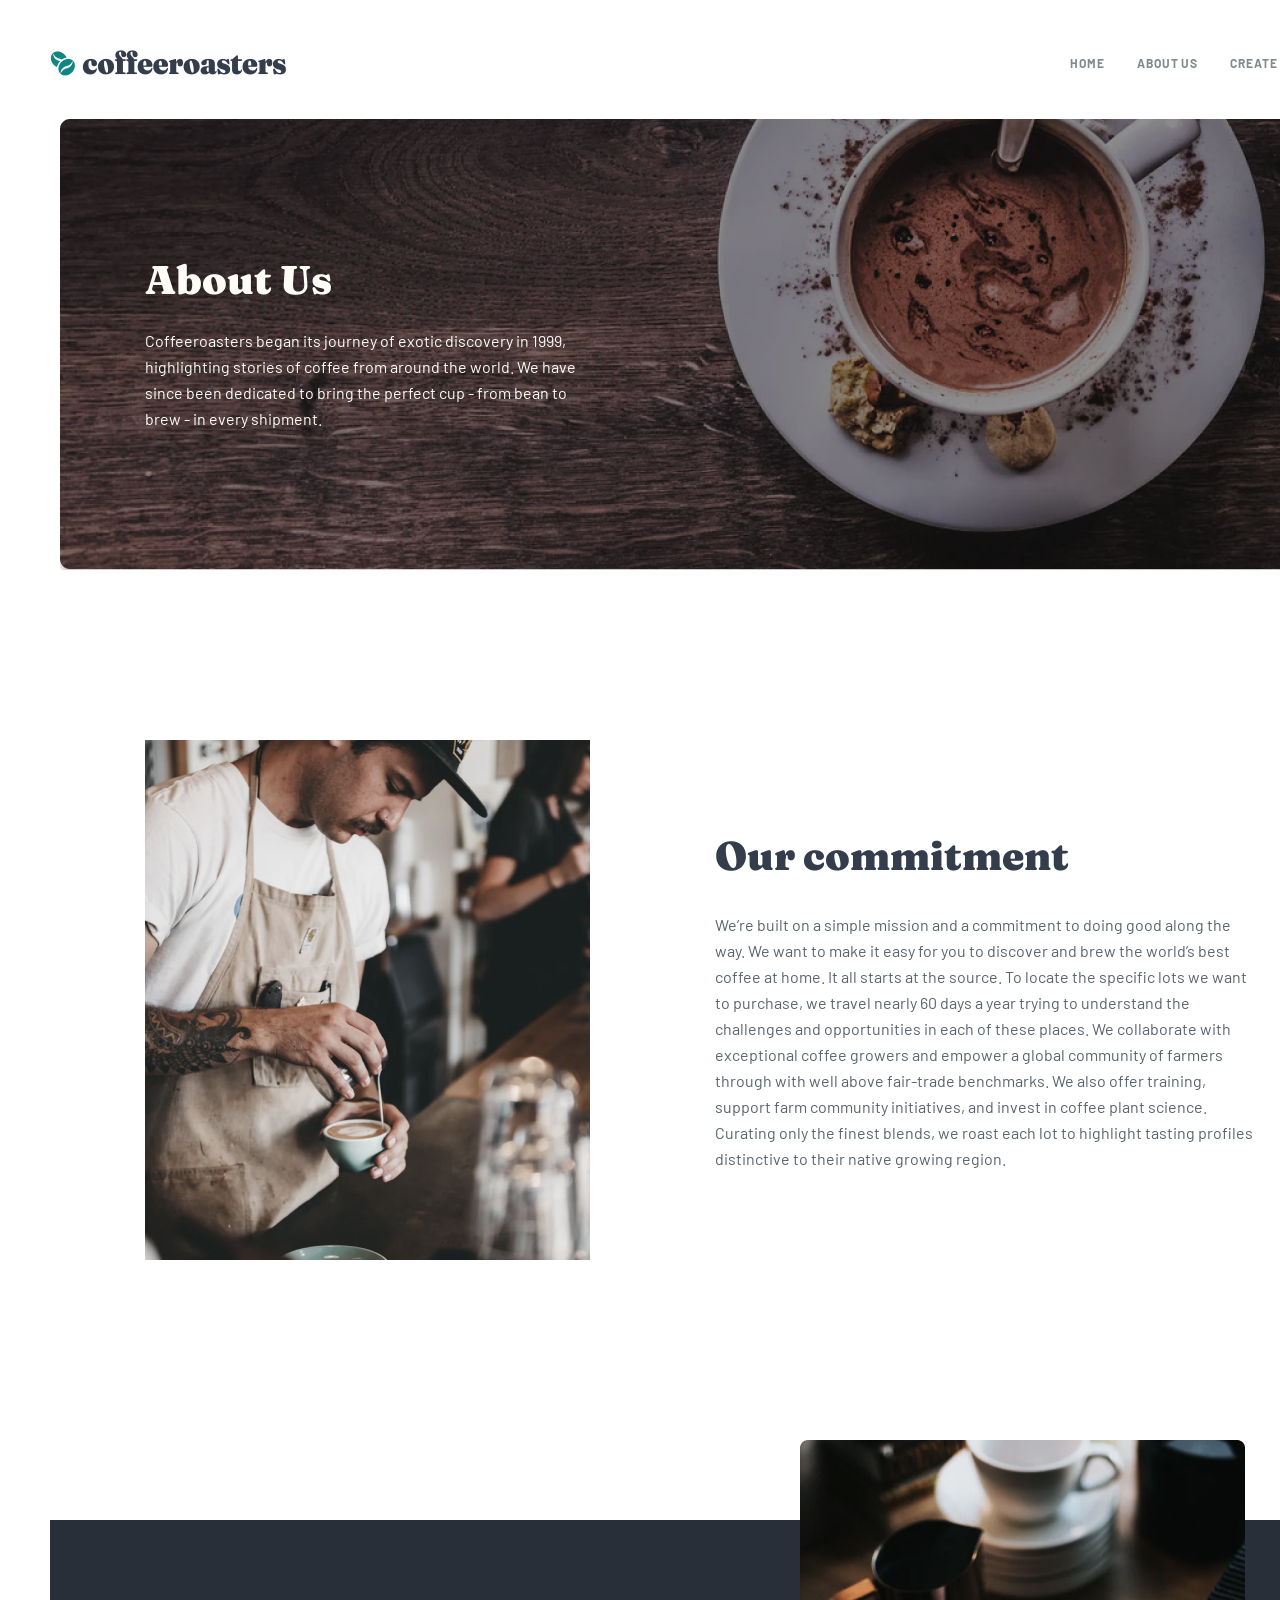
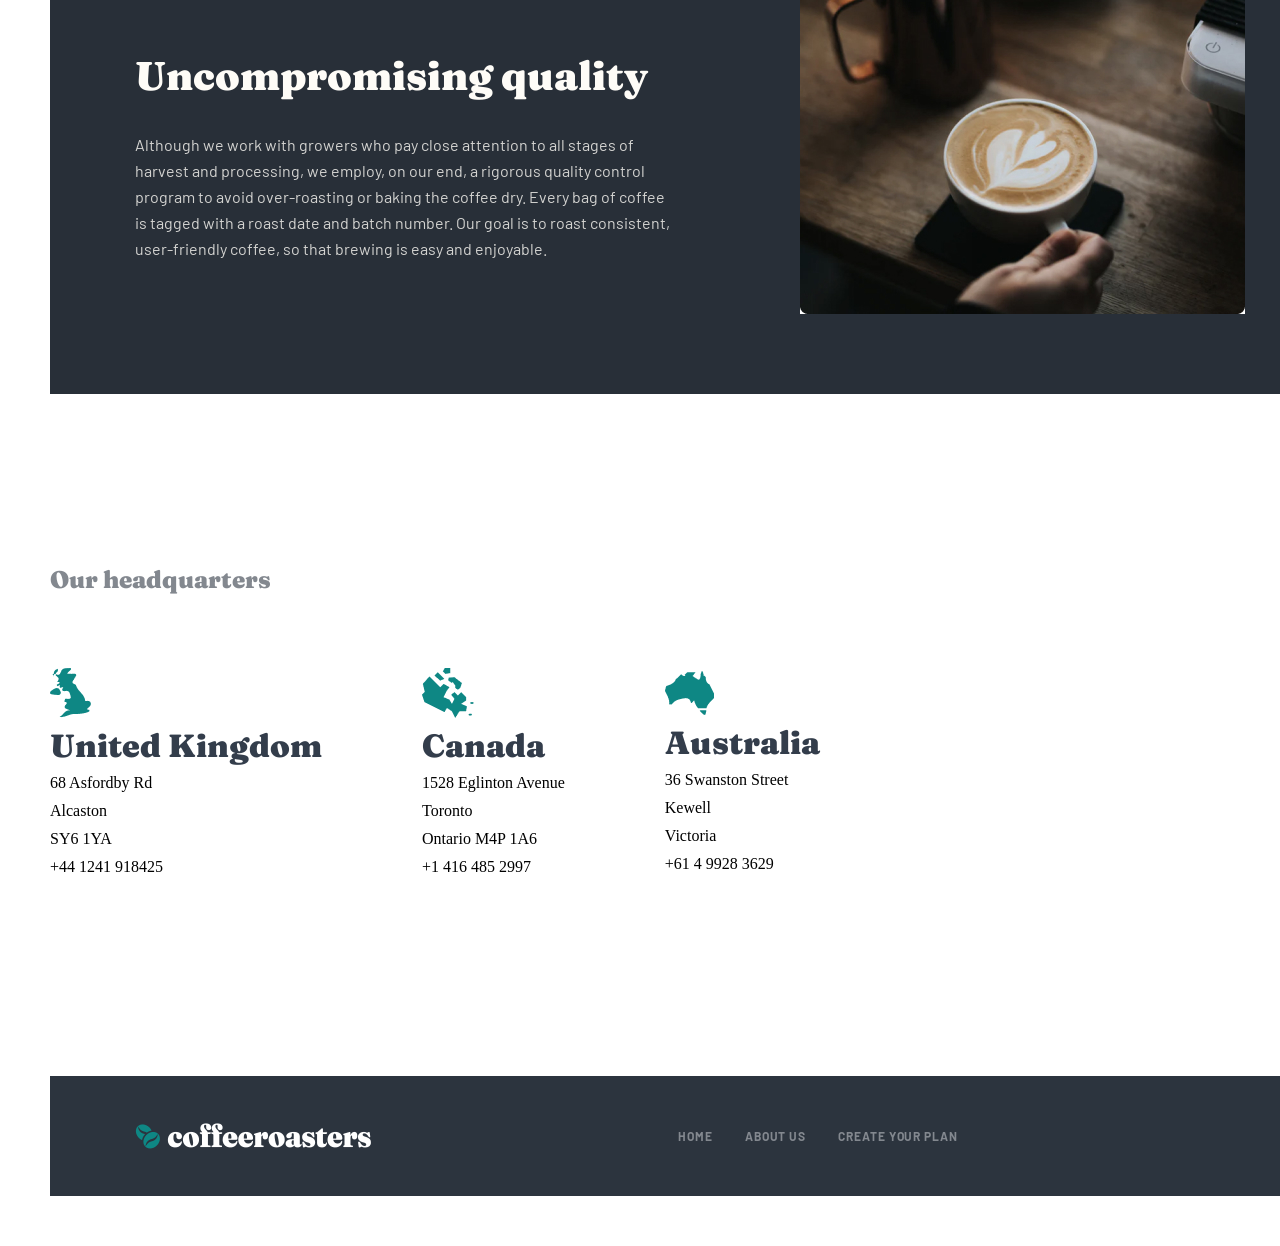
==== pages/about.html @ f350253c "coffee toliq tugadi" ====
<!doctype html>
<html lang="en">
  <head>
    <meta charset="UTF-8" />
    <meta name="viewport" content="width=device-width, initial-scale=1.0" />
    <title>Coffee</title>
    <link rel="stylesheet" href="../css/fonts.css" />
    <link rel="stylesheet" href="../css/style.css" />
  </head>
  <body>
    <div class="wrapper">
      <div class="navbar">
        <img src="../img/Group 5.png" alt="" class="navbar_img" />
        <ul class="navbar_links">
          <li><a href="../index.html" class="navbar_link">HOME</a></li>
          <li><a href="#" class="navbar_link">ABOUT US</a></li>
          <li><a href="../pages/plan.html" class="navbar_link">Create your plan</a></li>
        </ul>
      </div>
      <div class="about_header">
        <h2 class="about_header_title">About Us</h2>
        <p class="about_header_text">
          Coffeeroasters began its journey of exotic discovery in 1999,
          highlighting stories of coffee from around the world. We have since
          been dedicated to bring the perfect cup - from bean to brew - in every
          shipment.
        </p>
      </div>
      <div class="our">
        <div class="our_left">
          <img src="../about_img/Bitmap.png" alt="" />
        </div>
        <div class="our_right">
          <h2 class="our_title">Our commitment</h2>
          <p class="our_text">
            We’re built on a simple mission and a commitment to doing good along
            the way. We want to make it easy for you to discover and brew the
            world’s best coffee at home. It all starts at the source. To locate
            the specific lots we want to purchase, we travel nearly 60 days a
            year trying to understand the challenges and opportunities in each
            of these places. We collaborate with exceptional coffee growers and
            empower a global community of farmers through with well above
            fair-trade benchmarks. We also offer training, support farm
            community initiatives, and invest in coffee plant science. Curating
            only the finest blends, we roast each lot to highlight tasting
            profiles distinctive to their native growing region.
          </p>
        </div>
      </div>
      <div class="quality">
        <div class="quality_left">
          <h2 class="quality_title">Uncompromising quality</h2>
          <p class="quality_text">
            Although we work with growers who pay close attention to all stages
            of harvest and processing, we employ, on our end, a rigorous quality
            control program to avoid over-roasting or baking the coffee dry.
            Every bag of coffee is tagged with a roast date and batch number.
            Our goal is to roast consistent, user-friendly coffee, so that
            brewing is easy and enjoyable.
          </p>
        </div>
        <div class="quality_right">
            <img src="../about_img/bit.jpg" alt="" class="quality_img">
        </div>
      </div>
      <div class="country">
        <p class="head">Our headquarters</p>
        <div class="country_div">
            <div class="country_card">
                <img src="../about_img/Combined Shape (3).png" alt="">
                <h2 class="country_title">United Kingdom</h2>
                <p class="country_text">68  Asfordby Rd</p>
                <p class="country_text">Alcaston</p>
                <p class="country_text">SY6 1YA</p>
                <p class="country_text">+44 1241 918425</p>
            </div>
            <div class="country_card">
                <img src="../about_img/Combined Shape (4).png" alt="">
                <h2 class="country_title">Canada</h2>
                <p class="country_text">1528  Eglinton Avenue</p>
                <p class="country_text">Toronto</p>
                <p class="country_text">Ontario M4P 1A6</p>
                <p class="country_text">+1 416 485 2997</p>
            </div>
            <div class="country_card">
                <img src="../about_img/Combined Shape (5).png" alt="">
                <h2 class="country_title">Australia</h2>
                <p class="country_text">36 Swanston Street</p>
                <p class="country_text">Kewell</p>
                <p class="country_text">Victoria</p>
                <p class="country_text">+61 4 9928 3629</p>
            </div>
        </div>
      </div>
      <div class="footer">
        <img src="../img/Group 5 (1).png" alt="" class="footer_img">
        <div class="footer_div">
          <a class="footer_text">HOME</a>
          <a class="footer_text">ABOUT US</a>
          <a class="footer_text">Create your plan</a>
        </div> 
        <img src="./img/Group 20.png" alt="">
      </div>
    </div>
  </body>
</html>
---- css/fonts.css ----
/* fraunces-regular - latin */
@font-face {
  font-display: swap; /* Check https://developer.mozilla.org/en-US/docs/Web/CSS/@font-face/font-display for other options. */
  font-family: 'Fraunces';
  font-style: normal;
  font-weight: 400;
  src: url('../fonts/fraunces-v38-latin-regular.woff2') format('woff2'); /* Chrome 36+, Opera 23+, Firefox 39+, Safari 12+, iOS 10+ */
}
/* fraunces-500 - latin */
@font-face {
  font-display: swap; /* Check https://developer.mozilla.org/en-US/docs/Web/CSS/@font-face/font-display for other options. */
  font-family: 'Fraunces';
  font-style: normal;
  font-weight: 500;
  src: url('../fonts/fraunces-v38-latin-500.woff2') format('woff2'); /* Chrome 36+, Opera 23+, Firefox 39+, Safari 12+, iOS 10+ */
}
/* fraunces-600 - latin */
@font-face {
  font-display: swap; /* Check https://developer.mozilla.org/en-US/docs/Web/CSS/@font-face/font-display for other options. */
  font-family: 'Fraunces';
  font-style: normal;
  font-weight: 600;
  src: url('../fonts/fraunces-v38-latin-600.woff2') format('woff2'); /* Chrome 36+, Opera 23+, Firefox 39+, Safari 12+, iOS 10+ */
}
/* fraunces-700 - latin */
@font-face {
  font-display: swap; /* Check https://developer.mozilla.org/en-US/docs/Web/CSS/@font-face/font-display for other options. */
  font-family: 'Fraunces';
  font-style: normal;
  font-weight: 700;
  src: url('../fonts/fraunces-v38-latin-700.woff2') format('woff2'); /* Chrome 36+, Opera 23+, Firefox 39+, Safari 12+, iOS 10+ */
}
/* fraunces-800 - latin */
@font-face {
  font-display: swap; /* Check https://developer.mozilla.org/en-US/docs/Web/CSS/@font-face/font-display for other options. */
  font-family: 'Fraunces';
  font-style: normal;
  font-weight: 800;
  src: url('../fonts/fraunces-v38-latin-800.woff2') format('woff2'); /* Chrome 36+, Opera 23+, Firefox 39+, Safari 12+, iOS 10+ */
}
/* fraunces-900 - latin */
@font-face {
  font-display: swap; /* Check https://developer.mozilla.org/en-US/docs/Web/CSS/@font-face/font-display for other options. */
  font-family: 'Fraunces';
  font-style: normal;
  font-weight: 900;
  src: url('../fonts/fraunces-v38-latin-900.woff2') format('woff2'); /* Chrome 36+, Opera 23+, Firefox 39+, Safari 12+, iOS 10+ */
}
/* barlow-regular - latin */
@font-face {
  font-display: swap; /* Check https://developer.mozilla.org/en-US/docs/Web/CSS/@font-face/font-display for other options. */
  font-family: 'Barlow';
  font-style: normal;
  font-weight: 400;
  src: url('../fonts/barlow-v13-latin-regular.woff2') format('woff2'); /* Chrome 36+, Opera 23+, Firefox 39+, Safari 12+, iOS 10+ */
}
/* barlow-500 - latin */
@font-face {
  font-display: swap; /* Check https://developer.mozilla.org/en-US/docs/Web/CSS/@font-face/font-display for other options. */
  font-family: 'Barlow';
  font-style: normal;
  font-weight: 500;
  src: url('../fonts/barlow-v13-latin-500.woff2') format('woff2'); /* Chrome 36+, Opera 23+, Firefox 39+, Safari 12+, iOS 10+ */
}
/* barlow-600 - latin */
@font-face {
  font-display: swap; /* Check https://developer.mozilla.org/en-US/docs/Web/CSS/@font-face/font-display for other options. */
  font-family: 'Barlow';
  font-style: normal;
  font-weight: 600;
  src: url('../fonts/barlow-v13-latin-600.woff2') format('woff2'); /* Chrome 36+, Opera 23+, Firefox 39+, Safari 12+, iOS 10+ */
}
/* barlow-700 - latin */
@font-face {
  font-display: swap; /* Check https://developer.mozilla.org/en-US/docs/Web/CSS/@font-face/font-display for other options. */
  font-family: 'Barlow';
  font-style: normal;
  font-weight: 700;
  src: url('../fonts/barlow-v13-latin-700.woff2') format('woff2'); /* Chrome 36+, Opera 23+, Firefox 39+, Safari 12+, iOS 10+ */
}
/* barlow-800 - latin */
@font-face {
  font-display: swap; /* Check https://developer.mozilla.org/en-US/docs/Web/CSS/@font-face/font-display for other options. */
  font-family: 'Barlow';
  font-style: normal;
  font-weight: 800;
  src: url('../fonts/barlow-v13-latin-800.woff2') format('woff2'); /* Chrome 36+, Opera 23+, Firefox 39+, Safari 12+, iOS 10+ */
}
/* barlow-900 - latin */
@font-face {
  font-display: swap; /* Check https://developer.mozilla.org/en-US/docs/Web/CSS/@font-face/font-display for other options. */
  font-family: 'Barlow';
  font-style: normal;
  font-weight: 900;
  src: url('../fonts/barlow-v13-latin-900.woff2') format('woff2'); /* Chrome 36+, Opera 23+, Firefox 39+, Safari 12+, iOS 10+ */
}
---- css/style.css ----
* {
  padding: 0;
  margin: 0;
  box-sizing: border-box;
}

a {
  text-decoration: none;
}

li {
  list-style: none;
}

.wrapper {
  width: 1400px;
  margin: auto;
  padding: 50px 50px;
  background-color: white;
}

.navbar {
  display: flex;
  align-items: center;
  justify-content: space-between;
}

.navbar_div {
  display: flex;
  align-items: center;
  justify-content: center;
}

.navbar_links {
  display: flex;
  align-items: center;
  justify-content: center;
  gap: 32px;
}

.navbar_link {
  font-family: "Barlow";
  font-style: normal;
  font-weight: 700;
  font-size: 12px;
  line-height: 15px;
  letter-spacing: 0.923077px;
  text-transform: uppercase;
  color: #83888F;
}

.navbar_link:hover {
  font-family: "Barlow";
  font-style: normal;
  font-weight: 700;
  font-size: 12px;
  line-height: 15px;
  letter-spacing: 0.923077px;
  text-transform: uppercase;
  color: #333D4B;
  transition: all 0.1s;
}

.navbar_img {
  width: 236px;
  height: 26px;
}

.header {
  background-image: url(../img/Bitmap.png);
  background-size: cover;
  height: 600px;
  display: flex;
  align-items: start;
  justify-content: start;
  flex-direction: column;
  gap: 32px;
  padding: 117px 85px;
  border-radius: 20px;
  margin-top: 43px;
}

.header_title {
  width: 493px;
  font-family: "Fraunces";
  font-style: normal;
  font-weight: 900;
  font-size: 72px;
  line-height: 72px;
  color: #fefcf7;
}

.header_text {
  width: 445px;
  font-family: "Barlow";
  font-style: normal;
  font-weight: 400;
  font-size: 16px;
  line-height: 26px;
  color: #FEFCF7;
  mix-blend-mode: normal;
  opacity: 0.8;
}

.header_btn {
  width: 217px;
  height: 56px;
  background: #66d2cf;
  border-radius: 6px;
  font-family: "Fraunces";
  font-style: normal;
  font-weight: 900;
  font-size: 18px;
  line-height: 25px;
  text-align: center;
  color: #fefcf7;
  border: none;
}
.header_btn_btn:hover {
  color: #0aa49f;
  transition: all 0.2s;
}
.header_btn {
  margin-top: 24px;
}

.collect {
  display: flex;
  align-items: center;
  justify-content: center;
  gap: 30px;
  margin: 130px 0;
}

.collect_div {
  display: flex;
  align-items: center;
  justify-content: center;
  flex-direction: column;
  gap: 30px;
}

.collect_title {
  font-family: "Fraunces";
  font-style: normal;
  font-weight: 900;
  font-size: 24px;
  line-height: 32px;
  text-align: center;
  color: #333d4b;
}

.collect_text {
  width: 255px;
  font-family: "Barlow";
  font-style: normal;
  font-weight: 400;
  font-size: 16px;
  line-height: 26px;
  text-align: center;
  color: #333d4b;
}

.why {
  display: flex;
  align-items: center;
  justify-content: center;
  flex-direction: column;
  gap: 32px;
  padding: 100px;
  height: 577px;
  top: 75px;
  background-color: rgb(40, 47, 56);
  position: relative;
}

.why_title {
  font-family: "Fraunces";
  font-style: normal;
  font-weight: 900;
  font-size: 40px;
  line-height: 48px;
  text-align: center;
  color: #fefcf7;
}

.why_text {
  width: 540px;
  font-family: "Barlow";
  font-style: normal;
  font-weight: 400;
  font-size: 16px;
  line-height: 26px;
  text-align: center;
  color: #fefcf7;
  mix-blend-mode: normal;
  opacity: 0.8;
  margin-bottom: 220px;
}

.why_card {
  display: flex;
  align-items: center;
  justify-content: center;
  flex-direction: column;
  gap: 30px;
  width: 350px;
  height: 382px;
  border-radius: 8px;
  background-color: #0e8784;
}

.why_card_title {
  font-family: "Fraunces";
  font-style: normal;
  font-weight: 900;
  font-size: 24px;
  line-height: 32px;
  text-align: center;
  color: #fefcf7;
  margin-top: 24px;
}

.why_card_text {
  width: 255px;
  font-family: "Barlow";
  font-style: normal;
  font-weight: 400;
  font-size: 16px;
  line-height: 26px;
  text-align: center;
  color: #fefcf7;
}

.why_div {
  position: absolute;
  display: flex;
  align-items: center;
  justify-content: center;
  gap: 30px;
  bottom: -180px;
}

.work {
  margin-top: 400px;
  display: flex;
  align-items: start;
  justify-content: start;
  flex-direction: column;
  gap: 50px;
}

.how_it {
  font-family: "Fraunces";
  font-style: normal;
  font-weight: 900;
  font-size: 24px;
  line-height: 32px;
  color: #83888f;
}

.work_top {
  display: flex;
  align-items: center;
  justify-content: center;
  width: 900px;
}

.work_circle {
  width: 70px;
  height: 50px;
  border-radius: 50%;
  background-color: aquamarine;
  border: 2px solid aquamarine;
}

.work_hr {
  height: 2px;
  border-radius: 20px;
  border: 2px solid;
  width: 500px;
}

.work_bottom {
  display: flex;
  align-items: center;
  justify-content: center;
  gap: 95px;
}

.work_card {
  display: flex;
  align-items: start;
  justify-content: start;
  flex-direction: column;
  gap: 40px;
}

.work_title {
  width: 255px;
  font-family: "Fraunces";
  font-style: normal;
  font-weight: 900;
  font-size: 32px;
  line-height: 36px;
  color: #333d4b;
}

.work_text {
  width: 285px;
  font-family: "Barlow";
  font-style: normal;
  font-weight: 400;
  font-size: 16px;
  line-height: 26px;
  color: #333d4b;
}

.work_btn {
  width: 217px;
  height: 56px;
  background: #66d2cf;
  border-radius: 6px;
  font-family: "Fraunces";
  font-style: normal;
  font-weight: 900;
  font-size: 18px;
  line-height: 25px;
  text-align: center;
  color: #fefcf7;
  border: none;
}
.work_btn_btn:hover {
  color: #0aa49f;
  transition: all 0.2s;
}

.footer {
  height: 120px;
  display: flex;
  align-items: center;
  justify-content: space-between;
  background-color: #2c343e;
  padding: 0px 85px;
  margin-top: 200px;
}

.footer_text {
  font-family: "Barlow";
  font-style: normal;
  font-weight: 700;
  font-size: 12px;
  line-height: 15px;
  letter-spacing: 0.923077px;
  text-transform: uppercase;
  color: #83888f;
}

.footer_text:hover {
  font-family: "Barlow";
  font-style: normal;
  font-weight: 700;
  font-size: 12px;
  line-height: 15px;
  letter-spacing: 0.923077px;
  text-transform: uppercase;
  color: #fefcf7;
  transition: all 0.1s;
}

.footer_div {
  display: flex;
  align-items: center;
  justify-content: center;
  gap: 32px;
}

.footer_img {
  width: 236px;
  height: 26px;
}

.about_header {
  height: 451px;
  display: flex;
  align-items: start;
  justify-content: start;
  flex-direction: column;
  gap: 24px;
  background-image: url(../about_img/Bitmap.jpg);
  block-size: cover;
  background-repeat: no-repeat;
  padding: 137px 85px;
  margin-left: 10px;
  margin-top: 43px;
}

.about_header_title {
  font-family: "Fraunces";
  font-style: normal;
  font-weight: 900;
  font-size: 40px;
  line-height: 48px;
  color: #fefcf7;
}

.about_header_text {
  width: 445px;
  font-family: "Barlow";
  font-style: normal;
  font-weight: 400;
  font-size: 16px;
  line-height: 26px;
  color: #fefcf7;
}

.our {
  display: flex;
  align-items: center;
  justify-content: center;
  gap: 125px;
  margin-top: 170px;
}

.our_right {
  display: flex;
  align-items: start;
  justify-content: start;
  flex-direction: column;
  gap: 32px;
}

.our_title {
  font-family: "Fraunces";
  font-style: normal;
  font-weight: 900;
  font-size: 40px;
  line-height: 48px;
  color: #333d4b;
}

.our_text {
  width: 540px;
  font-family: "Barlow";
  font-style: normal;
  font-weight: 400;
  font-size: 16px;
  line-height: 26px;
  color: #333d4b;
  mix-blend-mode: normal;
  opacity: 0.8;
}

.quality {
  position: relative;
  height: 474px;
  display: flex;
  align-items: center;
  justify-content: start;
  gap: 125px;
  padding: 85px;
  margin-top: 256px;
  background-color: rgb(40, 47, 56);
}

.quality_title {
  font-family: "Fraunces";
  font-style: normal;
  font-weight: 900;
  font-size: 40px;
  line-height: 48px;
  color: #fefcf7;
  margin-bottom: 32px;
}

.quality_text {
  width: 540px;
  font-family: "Barlow";
  font-style: normal;
  font-weight: 400;
  font-size: 16px;
  line-height: 26px;
  color: #fefcf7;
  mix-blend-mode: normal;
  opacity: 0.8;
  margin-top: 32px;
}

.quality_right {
  position: absolute;
  top: -80px;
  left: 750px;
}

.country {
  display: flex;
  align-items: start;
  justify-content: start;
  flex-direction: column;
  gap: 72px;
  margin-top: 170px;
}

.head {
  font-family: "Fraunces";
  font-style: normal;
  font-weight: 900;
  font-size: 24px;
  line-height: 32px;
  color: #83888F;
}

.country_div {
  display: flex;
  align-items: center;
  justify-content: center;
  gap: 100px;
}

.country_card {
  display: flex;
  align-items: start;
  justify-content: start;
  flex-direction: column;
  gap: 10px;
}

.country_title {
  font-family: "Fraunces";
  font-style: normal;
  font-weight: 900;
  font-size: 32px;
  line-height: 36px;
  color: #333D4B;
}

.drink {
  display: flex;
  align-items: start;
  justify-content: center;
  gap: 125px;
  margin: auto;
  margin-top: 170px;
}

.section {
  display: flex;
  align-items: start;
  justify-content: start;
  flex-direction: column;
  gap: 56px;
}

.section_title {
  font-family: "Fraunces";
  font-style: normal;
  font-weight: 900;
  font-size: 40px;
  line-height: 48px;
  color: #83888f;
}

.section_card {
  display: flex;
  align-items: start;
  justify-content: start;
  flex-direction: column;
  padding: 32px 28px;
  padding-bottom: 52px;
  gap: 24px;
  border-radius: 8px;
}

.card_white {
  background-color: #f4f1eb;
}

.card_green {
  background-color: #0e8784;
}

.card_yellow {
  background-color: #fdd6ba;
}

.card_title {
  font-family: "Fraunces";
  font-style: normal;
  font-weight: 900;
  font-size: 24px;
  line-height: 32px;
  color: #333d4b;
}

.card_title2 {
  font-family: "Fraunces";
  font-style: normal;
  font-weight: 900;
  font-size: 24px;
  line-height: 32px;
  color: #ffffff;
}

.card_text {
  width: 172px;
  font-family: "Barlow";
  font-style: normal;
  font-weight: 400;
  font-size: 16px;
  line-height: 26px;
  color: #333d4b;
  margin-bottom: 52px;
}

.card_text2 {
  width: 172px;
  font-family: "Barlow";
  font-style: normal;
  font-weight: 400;
  font-size: 16px;
  line-height: 26px;
  color: #fefcf7;
  margin-bottom: 52px;
}

.section_div {
  display: flex;
  align-items: center;
  justify-content: center;
  gap: 23px;
}

.drink_right {
  display: flex;
  align-items: start;
  justify-content: start;
  flex-direction: column;
  gap: 100px;
}

.drink_btn {
  width: 217px;
  height: 56px;
  background: #66d2cf;
  border-radius: 6px;
  font-family: "Fraunces";
  font-style: normal;
  font-weight: 900;
  font-size: 18px;
  line-height: 25px;
  text-align: center;
  color: #fefcf7;
  border: none;
}
.drink_btn_btn:hover {
  color: #0aa49f;
  transition: all 0.2s;
}

.drink_left {
  display: flex;
  align-items: start;
  justify-content: center;
  flex-direction: column;
}

.drink_number {
  font-family: "Fraunces";
  font-style: normal;
  font-weight: 900;
  font-size: 24px;
  line-height: 32px;
  color: #83888f;
  margin-right: 25px;
}

.drink_text {
  font-family: "Fraunces";
  font-style: normal;
  font-weight: 900;
  font-size: 24px;
  line-height: 32px;
  color: #83888f;
}

.drink_text:hover {
  color: #333d4b;
  transition: all 0.1s;
}

.drink_hr {
  width: 255px;
  height: 1px;
  background: #83888f;
  mix-blend-mode: normal;
  opacity: 0.25;
  margin: 24px 0px;
}

.drink_btn {
  margin-left: 510px;
}

.plan_header {
  height: 450px;
  display: flex;
  align-items: start;
  justify-content: start;
  flex-direction: column;
  gap: 32px;
  padding: 135px 85px;
  background-image: url(../plan_img/Group\ 7.png);
  background-size: cover;
  border-radius: 20px;
  margin-top: 45px;
}

.plan_header_title {
  font-family: "Fraunces";
  font-style: normal;
  font-weight: 900;
  font-size: 72px;
  line-height: 72px;
  color: #fefcf7;
}

.plan_header_text {
  width: 445px;
  font-family: "Barlow";
  font-style: normal;
  font-weight: 400;
  font-size: 16px;
  line-height: 26px;
  color: #fefcf7;
  mix-blend-mode: normal;
  opacity: 0.8;
}

.step {
  display: flex;
  align-items: start;
  justify-content: start;
  flex-direction: column;
  gap: 60px;
  padding: 100px 85px;
  border-radius: 20px;
  margin-top: 170px;
  background-color: #282f38;
}

.step_top {
  display: flex;
  align-items: center;
  justify-content: center;
  width: 760px;
}

.step_circle {
  width: 75px;
  height: 50px;
  border-radius: 50%;
  background: transparent;
  border: 2px solid #0e8784;
}

.step_hr {
  height: 2px;
  border-radius: 20px;
  border: 2px solid #fdd6ba;
  width: 500px;
}

.step_bottom {
  display: flex;
  align-items: start;
  justify-content: start;
  gap: 95px;
  margin-top: 30px;
}

.step_title {
  width: 255px;
  font-family: "Fraunces";
  font-style: normal;
  font-weight: 900;
  font-size: 32px;
  line-height: 36px;
  color: #fefcf7;
}

.step_text {
  width: 285px;
  font-family: "Barlow";
  font-style: normal;
  font-weight: 400;
  font-size: 16px;
  line-height: 26px;
  color: #fefcf7;
}

.step_div {
  display: flex;
  align-items: start;
  justify-content: start;
  flex-direction: column;
  gap: 40px;
}/*# sourceMappingURL=style.css.map */
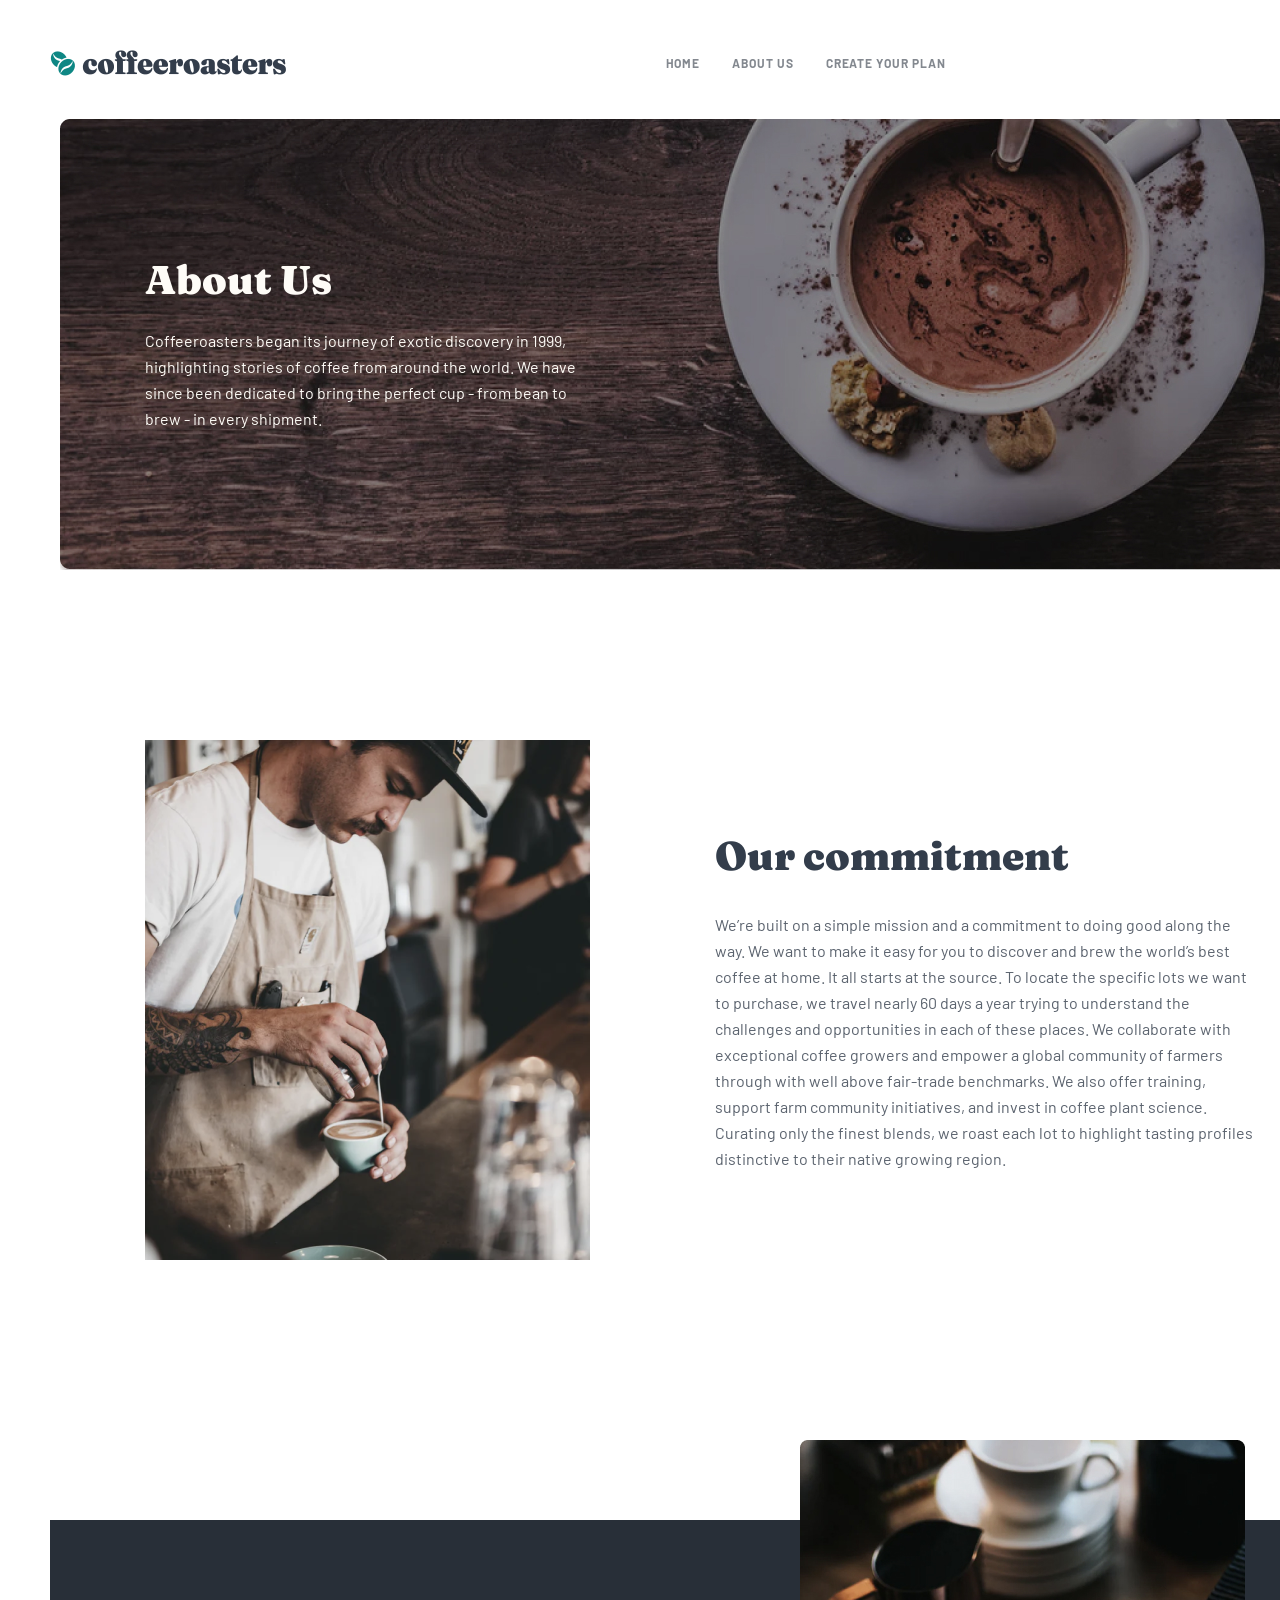
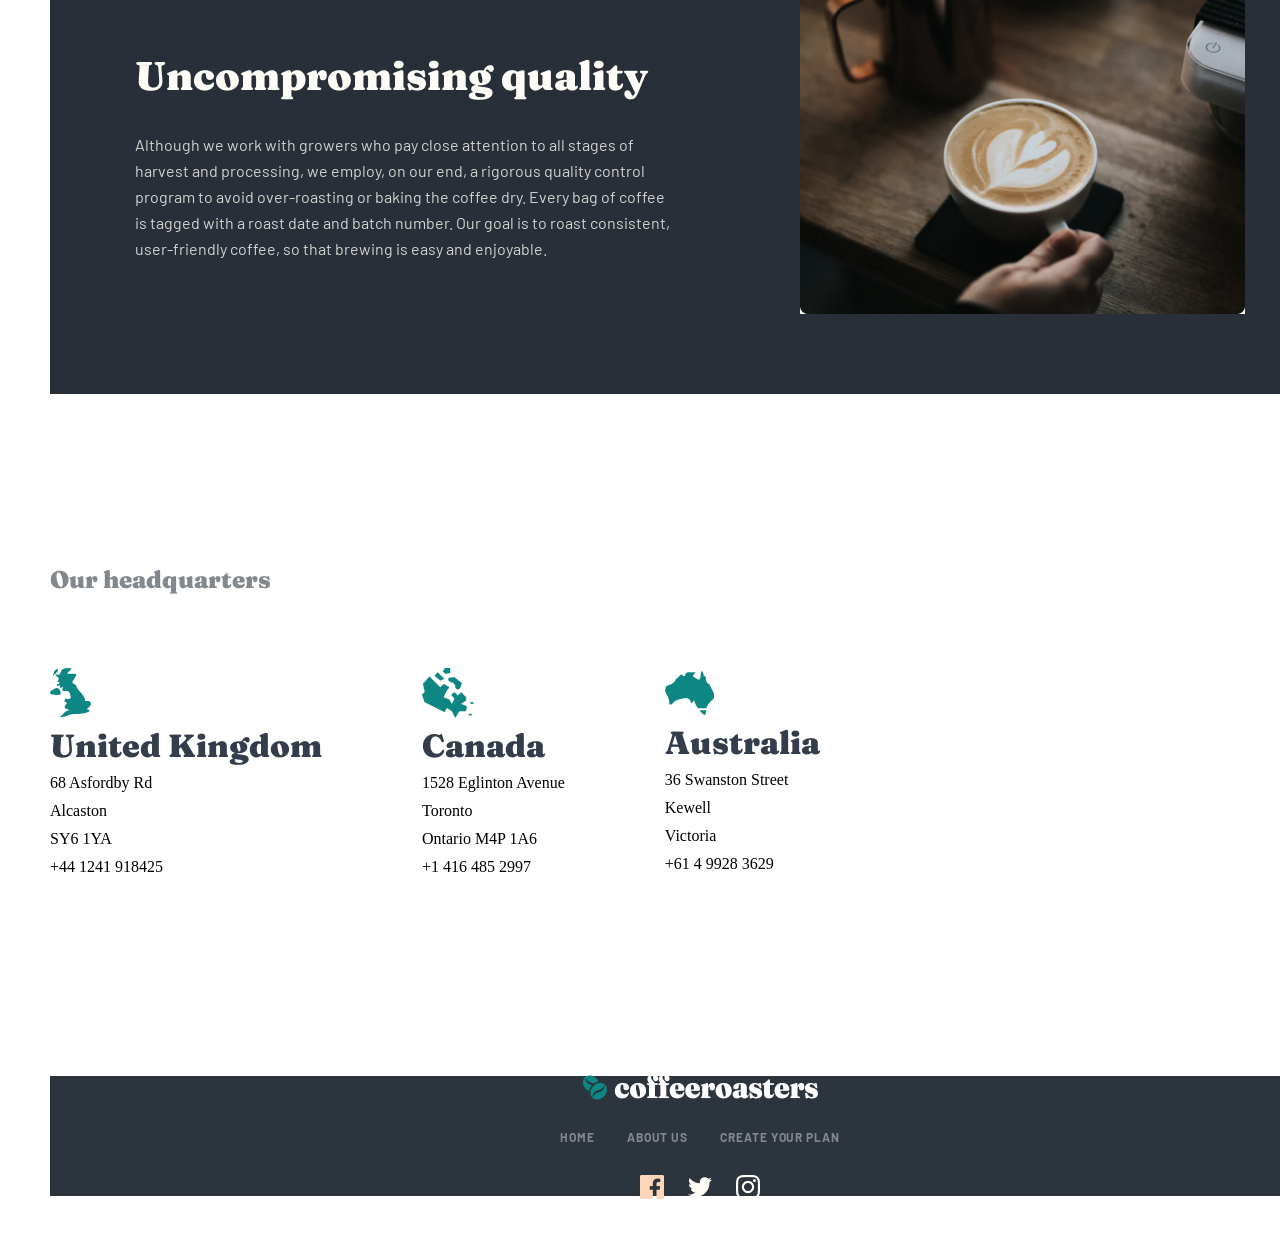
==== commit 740fa9d8: "nimadir" ====
--- a/pages/about.html
+++ b/pages/about.html
@@ -16,6 +16,11 @@
           <li><a href="#" class="navbar_link">ABOUT US</a></li>
           <li><a href="../pages/plan.html" class="navbar_link">Create your plan</a></li>
         </ul>
+        <div class="navbar_burger">
+          <div class="navbar_burger_item"></div>
+          <div class="navbar_burger_item"></div>
+          <div class="navbar_burger_item"></div>
+        </div>
       </div>
       <div class="about_header">
         <h2 class="about_header_title">About Us</h2>
@@ -45,8 +50,8 @@
             only the finest blends, we roast each lot to highlight tasting
             profiles distinctive to their native growing region.
           </p>
-        </div>
       </div>
+      </div> 
       <div class="quality">
         <div class="quality_left">
           <h2 class="quality_title">Uncompromising quality</h2>
@@ -59,9 +64,9 @@
             brewing is easy and enjoyable.
           </p>
         </div>
-        <div class="quality_right">
+         <div class="quality_right">
             <img src="../about_img/bit.jpg" alt="" class="quality_img">
-        </div>
+        </div> 
       </div>
       <div class="country">
         <p class="head">Our headquarters</p>
@@ -99,7 +104,7 @@
           <a class="footer_text">ABOUT US</a>
           <a class="footer_text">Create your plan</a>
         </div> 
-        <img src="./img/Group 20.png" alt="">
+        <img src="../img/Group 20.png" alt="">
       </div>
     </div>
   </body>
--- a/css/style.css
+++ b/css/style.css
@@ -19,25 +19,34 @@
   background-color: white;
 }
 
+@media only screen and (max-width: 480px) {
+  .wrapper {
+    width: 100%;
+    padding: 20px 30px;
+  }
+}
+@media only screen and (max-width: 912px) {
+  .wrapper {
+    width: 100%;
+    padding: 40px 40px;
+  }
+}
 .navbar {
   display: flex;
   align-items: center;
   justify-content: space-between;
 }
-
 .navbar_div {
   display: flex;
   align-items: center;
   justify-content: center;
 }
-
 .navbar_links {
   display: flex;
   align-items: center;
   justify-content: center;
   gap: 32px;
 }
-
 .navbar_link {
   font-family: "Barlow";
   font-style: normal;
@@ -46,9 +55,8 @@
   line-height: 15px;
   letter-spacing: 0.923077px;
   text-transform: uppercase;
-  color: #83888F;
-}
-
+  color: #83888f;
+}
 .navbar_link:hover {
   font-family: "Barlow";
   font-style: normal;
@@ -57,15 +65,52 @@
   line-height: 15px;
   letter-spacing: 0.923077px;
   text-transform: uppercase;
-  color: #333D4B;
+  color: #333d4b;
   transition: all 0.1s;
 }
-
 .navbar_img {
   width: 236px;
   height: 26px;
 }
-
+.navbar_burger {
+  display: flex;
+  align-items: center;
+  justify-content: center;
+  flex-direction: column;
+  gap: 3px;
+}
+.navbar_burger_item {
+  width: 25px;
+  height: 2px;
+  background-color: black;
+  border-radius: 20px;
+}
+
+@media only screen and (max-width: 480px) {
+  .navbar_links {
+    display: none;
+  }
+  .navbar_burger {
+    display: flex;
+  }
+  .navbar_img {
+    width: 180px;
+  }
+}
+@media only screen and (max-width: 912px) {
+  .navbar {
+    justify-content: space-between;
+    width: 100%;
+  }
+  .navbar_burger {
+    display: none;
+  }
+  .navbar_item {
+    font-weight: 700;
+    font-size: 12px;
+    color: #83888f;
+  }
+}
 .header {
   background-image: url(../img/Bitmap.png);
   background-size: cover;
@@ -79,7 +124,6 @@
   border-radius: 20px;
   margin-top: 43px;
 }
-
 .header_title {
   width: 493px;
   font-family: "Fraunces";
@@ -89,7 +133,6 @@
   line-height: 72px;
   color: #fefcf7;
 }
-
 .header_text {
   width: 445px;
   font-family: "Barlow";
@@ -97,11 +140,11 @@
   font-weight: 400;
   font-size: 16px;
   line-height: 26px;
-  color: #FEFCF7;
+  color: #fefcf7;
   mix-blend-mode: normal;
   opacity: 0.8;
-}
-
+  margin: 20px 0px;
+}
 .header_btn {
   width: 217px;
   height: 56px;
@@ -116,22 +159,64 @@
   color: #fefcf7;
   border: none;
 }
-.header_btn_btn:hover {
-  color: #0aa49f;
+.header_btn:hover {
+  background-color: #0aa49f;
   transition: all 0.2s;
 }
 .header_btn {
   margin-top: 24px;
 }
 
+@media only screen and (max-width: 480px) {
+  .header {
+    padding: 30px;
+    background-image: url(../img/Bitmap\ \(1\).jpg);
+    align-items: center;
+    justify-content: center;
+  }
+  .header_title {
+    width: 100%;
+    font-size: 36px;
+    line-height: 40px;
+    text-align: center;
+    color: #fefcf7;
+  }
+  .header_text {
+    width: 90%;
+    font-weight: 400;
+    font-size: 15px;
+    line-height: 25px;
+    text-align: center;
+    color: #fefcf7;
+    margin: 20px auto;
+  }
+  .header_btn {
+    margin: 20px auto;
+    display: block;
+  }
+}
+@media only screen and (max-width: 912px) {
+  .header {
+    width: 100%;
+    background-image: url(../img/Bitmap_tablet.jpg);
+    background-size: cover;
+    background-repeat: no-repeat;
+    gap: 30px;
+  }
+}
 .collect {
   display: flex;
   align-items: center;
   justify-content: center;
+  flex-direction: column;
+  margin: 135px 0px;
+}
+.collect_divs {
+  display: flex;
+  align-items: center;
+  justify-content: center;
   gap: 30px;
-  margin: 130px 0;
-}
-
+}
 .collect_div {
   display: flex;
   align-items: center;
@@ -139,7 +224,6 @@
   flex-direction: column;
   gap: 30px;
 }
-
 .collect_title {
   font-family: "Fraunces";
   font-style: normal;
@@ -149,7 +233,6 @@
   text-align: center;
   color: #333d4b;
 }
-
 .collect_text {
   width: 255px;
   font-family: "Barlow";
@@ -160,7 +243,37 @@
   text-align: center;
   color: #333d4b;
 }
-
+.collect_img {
+  width: 1111px;
+}
+
+@media only screen and (max-width: 480px) {
+  .collect_divs {
+    flex-direction: column;
+    gap: 50px;
+  }
+  .collect_img {
+    width: 100%;
+  }
+}
+@media only screen and (max-width: 912px) {
+  .collect_divs {
+    flex-direction: column;
+  }
+  .collect_img {
+    width: 100%;
+  }
+  .collect_div {
+    flex-direction: row;
+  }
+  .collect_title,
+  .collect_text {
+    text-align: start;
+  }
+  .collect_title {
+    margin-bottom: 25px;
+  }
+}
 .why {
   display: flex;
   align-items: center;
@@ -173,7 +286,6 @@
   background-color: rgb(40, 47, 56);
   position: relative;
 }
-
 .why_title {
   font-family: "Fraunces";
   font-style: normal;
@@ -183,7 +295,6 @@
   text-align: center;
   color: #fefcf7;
 }
-
 .why_text {
   width: 540px;
   font-family: "Barlow";
@@ -197,7 +308,6 @@
   opacity: 0.8;
   margin-bottom: 220px;
 }
-
 .why_card {
   display: flex;
   align-items: center;
@@ -209,7 +319,6 @@
   border-radius: 8px;
   background-color: #0e8784;
 }
-
 .why_card_title {
   font-family: "Fraunces";
   font-style: normal;
@@ -220,7 +329,6 @@
   color: #fefcf7;
   margin-top: 24px;
 }
-
 .why_card_text {
   width: 255px;
   font-family: "Barlow";
@@ -231,7 +339,6 @@
   text-align: center;
   color: #fefcf7;
 }
-
 .why_div {
   position: absolute;
   display: flex;
@@ -241,6 +348,62 @@
   bottom: -180px;
 }
 
+@media only screen and (max-width: 480px) {
+  .why {
+    display: flex;
+    align-items: center;
+    justify-content: center;
+    flex-direction: column;
+    border-radius: 10px;
+  }
+  .why_title {
+    width: 150%;
+    font-weight: 900;
+    font-size: 28px;
+    line-height: 28px;
+    text-align: center;
+    color: #fefcf7;
+  }
+  .why_text {
+    width: 150%;
+    font-weight: 400;
+    font-size: 15px;
+    line-height: 25px;
+    text-align: center;
+    color: #fefcf7;
+    opacity: 0.8;
+  }
+  .why_div {
+    display: flex;
+    align-items: center;
+    justify-content: center;
+    flex-direction: column;
+    top: 900px;
+  }
+  .why_card {
+    width: 150%;
+    padding: 60px 0px;
+  }
+}
+@media only screen and (max-width: 912px) {
+  .why {
+    width: 100%;
+    height: 570px;
+  }
+  .why_div {
+    flex-direction: column;
+    top: 550px;
+  }
+  .why_card {
+    flex-direction: row;
+    width: 150%;
+    height: 200px;
+    padding: 40px 0px;
+  }
+  .why .card_title {
+    text-align: start;
+  }
+}
 .work {
   margin-top: 400px;
   display: flex;
@@ -249,23 +412,12 @@
   flex-direction: column;
   gap: 50px;
 }
-
-.how_it {
-  font-family: "Fraunces";
-  font-style: normal;
-  font-weight: 900;
-  font-size: 24px;
-  line-height: 32px;
-  color: #83888f;
-}
-
 .work_top {
   display: flex;
   align-items: center;
   justify-content: center;
   width: 900px;
 }
-
 .work_circle {
   width: 70px;
   height: 50px;
@@ -273,21 +425,18 @@
   background-color: aquamarine;
   border: 2px solid aquamarine;
 }
-
 .work_hr {
   height: 2px;
   border-radius: 20px;
   border: 2px solid;
   width: 500px;
 }
-
 .work_bottom {
   display: flex;
   align-items: center;
   justify-content: center;
   gap: 95px;
 }
-
 .work_card {
   display: flex;
   align-items: start;
@@ -295,7 +444,6 @@
   flex-direction: column;
   gap: 40px;
 }
-
 .work_title {
   width: 255px;
   font-family: "Fraunces";
@@ -305,7 +453,6 @@
   line-height: 36px;
   color: #333d4b;
 }
-
 .work_text {
   width: 285px;
   font-family: "Barlow";
@@ -315,7 +462,6 @@
   line-height: 26px;
   color: #333d4b;
 }
-
 .work_btn {
   width: 217px;
   height: 56px;
@@ -330,11 +476,83 @@
   color: #fefcf7;
   border: none;
 }
-.work_btn_btn:hover {
-  color: #0aa49f;
+.work_btn:hover {
+  background-color: #0aa49f;
   transition: all 0.2s;
 }
 
+.how_it {
+  font-family: "Fraunces";
+  font-style: normal;
+  font-weight: 900;
+  font-size: 24px;
+  line-height: 32px;
+  color: #83888f;
+}
+
+@media only screen and (max-width: 480px) {
+  .work {
+    display: flex;
+    align-items: center;
+    justify-content: center;
+    flex-direction: column;
+    margin-top: 1120px;
+  }
+  .work_bottom {
+    display: flex;
+    align-items: center;
+    justify-content: center;
+    flex-direction: column;
+  }
+  .work_card {
+    display: flex;
+    align-items: center;
+    justify-content: center;
+    flex-direction: column;
+    text-align: center;
+  }
+  .work_title {
+    width: 100%;
+    font-weight: 900;
+    font-size: 28px;
+    line-height: 32px;
+    text-align: center;
+    color: #333d4b;
+  }
+  .work_text {
+    width: 100%;
+    font-weight: 400;
+    font-size: 15px;
+    line-height: 25px;
+    text-align: center;
+    color: #333d4b;
+  }
+  .work_top {
+    display: none;
+  }
+}
+@media only screen and (max-width: 912px) {
+  .work {
+    margin-top: 650px;
+    width: 100%;
+  }
+  .work_top {
+    width: 70%;
+  }
+  .work_circle {
+    width: 70px;
+    height: 30px;
+  }
+  .work_bottom {
+    gap: 0px;
+  }
+  .work_text {
+    width: 70%;
+  }
+  .work_title {
+    width: 100%;
+  }
+}
 .footer {
   height: 120px;
   display: flex;
@@ -343,8 +561,12 @@
   background-color: #2c343e;
   padding: 0px 85px;
   margin-top: 200px;
-}
-
+  gap: 30px;
+  display: flex;
+  align-items: center;
+  justify-content: center;
+  flex-direction: column;
+}
 .footer_text {
   font-family: "Barlow";
   font-style: normal;
@@ -355,7 +577,6 @@
   text-transform: uppercase;
   color: #83888f;
 }
-
 .footer_text:hover {
   font-family: "Barlow";
   font-style: normal;
@@ -367,19 +588,57 @@
   color: #fefcf7;
   transition: all 0.1s;
 }
-
 .footer_div {
   display: flex;
   align-items: center;
   justify-content: center;
   gap: 32px;
 }
-
 .footer_img {
   width: 236px;
   height: 26px;
 }
-
+.footer_divs {
+  display: flex;
+  align-items: center;
+  justify-content: center;
+  flex-direction: row;
+  gap: 30px;
+}
+
+@media only screen and (max-width: 480px) {
+  .footer {
+    display: flex;
+    justify-content: center;
+    align-items: center;
+    flex-direction: column;
+    height: 100%;
+    padding: 54px 0px;
+    gap: 48px;
+  }
+  .footer_div {
+    display: flex;
+    justify-content: center;
+    align-items: center;
+    flex-direction: column;
+  }
+}
+@media only screen and (max-width: 912px) {
+  .footer {
+    display: flex;
+    justify-content: center;
+    align-items: center;
+    flex-direction: column;
+    height: 100%;
+    padding: 54px 0px;
+    gap: 48px;
+  }
+  .footer_div {
+    display: flex;
+    justify-content: center;
+    align-items: center;
+  }
+}
 .about_header {
   height: 451px;
   display: flex;
@@ -394,7 +653,6 @@
   margin-left: 10px;
   margin-top: 43px;
 }
-
 .about_header_title {
   font-family: "Fraunces";
   font-style: normal;
@@ -403,7 +661,6 @@
   line-height: 48px;
   color: #fefcf7;
 }
-
 .about_header_text {
   width: 445px;
   font-family: "Barlow";
@@ -414,6 +671,26 @@
   color: #fefcf7;
 }
 
+@media only screen and (max-width: 480px) {
+  .about_header {
+    justify-content: center;
+    align-items: center;
+    flex-direction: column;
+    background-image: url(../about_img/bt.jpg);
+    background-size: cover;
+    border-radius: 10px;
+  }
+  .about_header_text {
+    width: 130%;
+    font-family: "Barlow";
+    font-weight: 400;
+    font-size: 15px;
+    line-height: 25px;
+    text-align: center;
+    color: #fefcf7;
+    opacity: 0.8;
+  }
+}
 .our {
   display: flex;
   align-items: center;
@@ -421,7 +698,6 @@
   gap: 125px;
   margin-top: 170px;
 }
-
 .our_right {
   display: flex;
   align-items: start;
@@ -429,7 +705,6 @@
   flex-direction: column;
   gap: 32px;
 }
-
 .our_title {
   font-family: "Fraunces";
   font-style: normal;
@@ -438,7 +713,6 @@
   line-height: 48px;
   color: #333d4b;
 }
-
 .our_text {
   width: 540px;
   font-family: "Barlow";
@@ -451,6 +725,20 @@
   opacity: 0.8;
 }
 
+@media only screen and (max-width: 480px) {
+  .our {
+    flex-direction: column;
+  }
+  .our_right {
+    flex-direction: column;
+    justify-content: center;
+    align-items: center;
+  }
+  .our_text {
+    width: 90%;
+    text-align: center;
+  }
+}
 .quality {
   position: relative;
   height: 474px;
@@ -462,7 +750,6 @@
   margin-top: 256px;
   background-color: rgb(40, 47, 56);
 }
-
 .quality_title {
   font-family: "Fraunces";
   font-style: normal;
@@ -472,7 +759,6 @@
   color: #fefcf7;
   margin-bottom: 32px;
 }
-
 .quality_text {
   width: 540px;
   font-family: "Barlow";
@@ -485,13 +771,40 @@
   opacity: 0.8;
   margin-top: 32px;
 }
-
 .quality_right {
   position: absolute;
   top: -80px;
   left: 750px;
 }
 
+@media only screen and (max-width: 480px) {
+  .quality {
+    flex-direction: column-reverse;
+    border-radius: 10px;
+    padding: 50px;
+  }
+  .quality_left {
+    align-items: center;
+    justify-content: center;
+    text-align: center;
+  }
+  .quality_title {
+    width: 95%;
+    margin-top: 50px;
+  }
+  .quality_text {
+    width: 95%;
+  }
+  .quality_right {
+    top: -100px;
+    left: 70px;
+  }
+  .quality_img {
+    width: 300px;
+    height: 180px;
+    border-radius: 10px;
+  }
+}
 .country {
   display: flex;
   align-items: start;
@@ -500,6 +813,27 @@
   gap: 72px;
   margin-top: 170px;
 }
+.country_div {
+  display: flex;
+  align-items: center;
+  justify-content: center;
+  gap: 100px;
+}
+.country_card {
+  display: flex;
+  align-items: start;
+  justify-content: start;
+  flex-direction: column;
+  gap: 10px;
+}
+.country_title {
+  font-family: "Fraunces";
+  font-style: normal;
+  font-weight: 900;
+  font-size: 32px;
+  line-height: 36px;
+  color: #333d4b;
+}
 
 .head {
   font-family: "Fraunces";
@@ -507,33 +841,169 @@
   font-weight: 900;
   font-size: 24px;
   line-height: 32px;
-  color: #83888F;
-}
-
-.country_div {
-  display: flex;
-  align-items: center;
-  justify-content: center;
-  gap: 100px;
-}
-
-.country_card {
-  display: flex;
-  align-items: start;
-  justify-content: start;
-  flex-direction: column;
-  gap: 10px;
-}
-
-.country_title {
+  color: #83888f;
+}
+
+@media only screen and (max-width: 480px) {
+  .country {
+    flex-direction: column;
+    align-items: center;
+    justify-content: center;
+    text-align: center;
+  }
+  .country_div {
+    flex-direction: column;
+    align-items: center;
+    justify-content: center;
+    text-align: center;
+  }
+  .country_card {
+    align-items: center;
+    justify-content: center;
+    text-align: center;
+  }
+}
+.plan_header {
+  height: 450px;
+  display: flex;
+  align-items: start;
+  justify-content: start;
+  flex-direction: column;
+  gap: 32px;
+  padding: 135px 85px;
+  background-image: url(../plan_img/Group\ 7.png);
+  background-size: cover;
+  border-radius: 20px;
+  margin-top: 45px;
+}
+.plan_header_title {
+  font-family: "Fraunces";
+  font-style: normal;
+  font-weight: 900;
+  font-size: 72px;
+  line-height: 72px;
+  color: #fefcf7;
+}
+.plan_header_text {
+  width: 445px;
+  font-family: "Barlow";
+  font-style: normal;
+  font-weight: 400;
+  font-size: 16px;
+  line-height: 26px;
+  color: #fefcf7;
+  mix-blend-mode: normal;
+  opacity: 0.8;
+}
+
+@media only screen and (max-width: 480px) {
+  .plan_header {
+    background-image: url(../plan_img/Bitmap\ \(3\).jpg);
+    background-size: cover;
+    align-items: center;
+    justify-content: center;
+  }
+  .plan_header_title {
+    width: 110%;
+    font-family: "Fraunces";
+    font-weight: 900;
+    font-size: 40px;
+    line-height: 40px;
+    text-align: center;
+    color: #fefcf7;
+  }
+  .plan_header_text {
+    width: 150%;
+    font-family: "Barlow";
+    font-weight: 400;
+    font-size: 15px;
+    line-height: 25px;
+    text-align: center;
+    color: #fefcf7;
+  }
+}
+.step {
+  display: flex;
+  align-items: start;
+  justify-content: start;
+  flex-direction: column;
+  gap: 60px;
+  padding: 100px 85px;
+  border-radius: 20px;
+  margin-top: 170px;
+  background-color: #282f38;
+}
+.step_top {
+  display: flex;
+  align-items: center;
+  justify-content: center;
+  width: 760px;
+}
+.step_circle {
+  width: 75px;
+  height: 50px;
+  border-radius: 50%;
+  background: transparent;
+  border: 2px solid #0e8784;
+}
+.step_hr {
+  height: 2px;
+  border-radius: 20px;
+  border: 2px solid #fdd6ba;
+  width: 500px;
+}
+.step_bottom {
+  display: flex;
+  align-items: start;
+  justify-content: start;
+  gap: 95px;
+  margin-top: 30px;
+}
+.step_title {
+  width: 255px;
   font-family: "Fraunces";
   font-style: normal;
   font-weight: 900;
   font-size: 32px;
   line-height: 36px;
-  color: #333D4B;
-}
-
+  color: #fefcf7;
+}
+.step_text {
+  width: 285px;
+  font-family: "Barlow";
+  font-style: normal;
+  font-weight: 400;
+  font-size: 16px;
+  line-height: 26px;
+  color: #fefcf7;
+}
+.step_div {
+  display: flex;
+  align-items: start;
+  justify-content: start;
+  flex-direction: column;
+  gap: 40px;
+}
+
+@media only screen and (max-width: 480px) {
+  .step_top {
+    display: none;
+  }
+  .step_bottom {
+    flex-direction: column;
+  }
+  .step_div {
+    align-items: center;
+    justify-content: center;
+    text-align: center;
+  }
+  .step_text {
+    width: 140%;
+  }
+  .step_title {
+    width: 150%;
+  }
+}
 .drink {
   display: flex;
   align-items: start;
@@ -652,8 +1122,8 @@
   color: #fefcf7;
   border: none;
 }
-.drink_btn_btn:hover {
-  color: #0aa49f;
+.drink_btn:hover {
+  background-color: #0aa49f;
   transition: all 0.2s;
 }
 
@@ -701,107 +1171,30 @@
   margin-left: 510px;
 }
 
-.plan_header {
-  height: 450px;
-  display: flex;
-  align-items: start;
-  justify-content: start;
-  flex-direction: column;
-  gap: 32px;
-  padding: 135px 85px;
-  background-image: url(../plan_img/Group\ 7.png);
-  background-size: cover;
-  border-radius: 20px;
-  margin-top: 45px;
-}
-
-.plan_header_title {
-  font-family: "Fraunces";
-  font-style: normal;
-  font-weight: 900;
-  font-size: 72px;
-  line-height: 72px;
-  color: #fefcf7;
-}
-
-.plan_header_text {
-  width: 445px;
-  font-family: "Barlow";
-  font-style: normal;
-  font-weight: 400;
-  font-size: 16px;
-  line-height: 26px;
-  color: #fefcf7;
-  mix-blend-mode: normal;
-  opacity: 0.8;
-}
-
-.step {
-  display: flex;
-  align-items: start;
-  justify-content: start;
-  flex-direction: column;
-  gap: 60px;
-  padding: 100px 85px;
-  border-radius: 20px;
-  margin-top: 170px;
-  background-color: #282f38;
-}
-
-.step_top {
-  display: flex;
-  align-items: center;
-  justify-content: center;
-  width: 760px;
-}
-
-.step_circle {
-  width: 75px;
-  height: 50px;
-  border-radius: 50%;
-  background: transparent;
-  border: 2px solid #0e8784;
-}
-
-.step_hr {
-  height: 2px;
-  border-radius: 20px;
-  border: 2px solid #fdd6ba;
-  width: 500px;
-}
-
-.step_bottom {
-  display: flex;
-  align-items: start;
-  justify-content: start;
-  gap: 95px;
-  margin-top: 30px;
-}
-
-.step_title {
-  width: 255px;
-  font-family: "Fraunces";
-  font-style: normal;
-  font-weight: 900;
-  font-size: 32px;
-  line-height: 36px;
-  color: #fefcf7;
-}
-
-.step_text {
-  width: 285px;
-  font-family: "Barlow";
-  font-style: normal;
-  font-weight: 400;
-  font-size: 16px;
-  line-height: 26px;
-  color: #fefcf7;
-}
-
-.step_div {
-  display: flex;
-  align-items: start;
-  justify-content: start;
-  flex-direction: column;
-  gap: 40px;
+@media only screen and (max-width: 480px) {
+  .drink {
+    flex-direction: column;
+  }
+  .drink_left {
+    display: none;
+  }
+  .drink_img {
+    margin-top: 100px;
+  }
+  .drink_btn {
+    margin: auto;
+  }
+  .drink .section {
+    display: flex;
+    align-items: center;
+    justify-content: center;
+    flex-direction: column;
+  }
+  .drink .section_div {
+    flex-direction: column;
+  }
+  .drink .section_card {
+    width: 200%;
+    height: 200px;
+  }
 }/*# sourceMappingURL=style.css.map */
